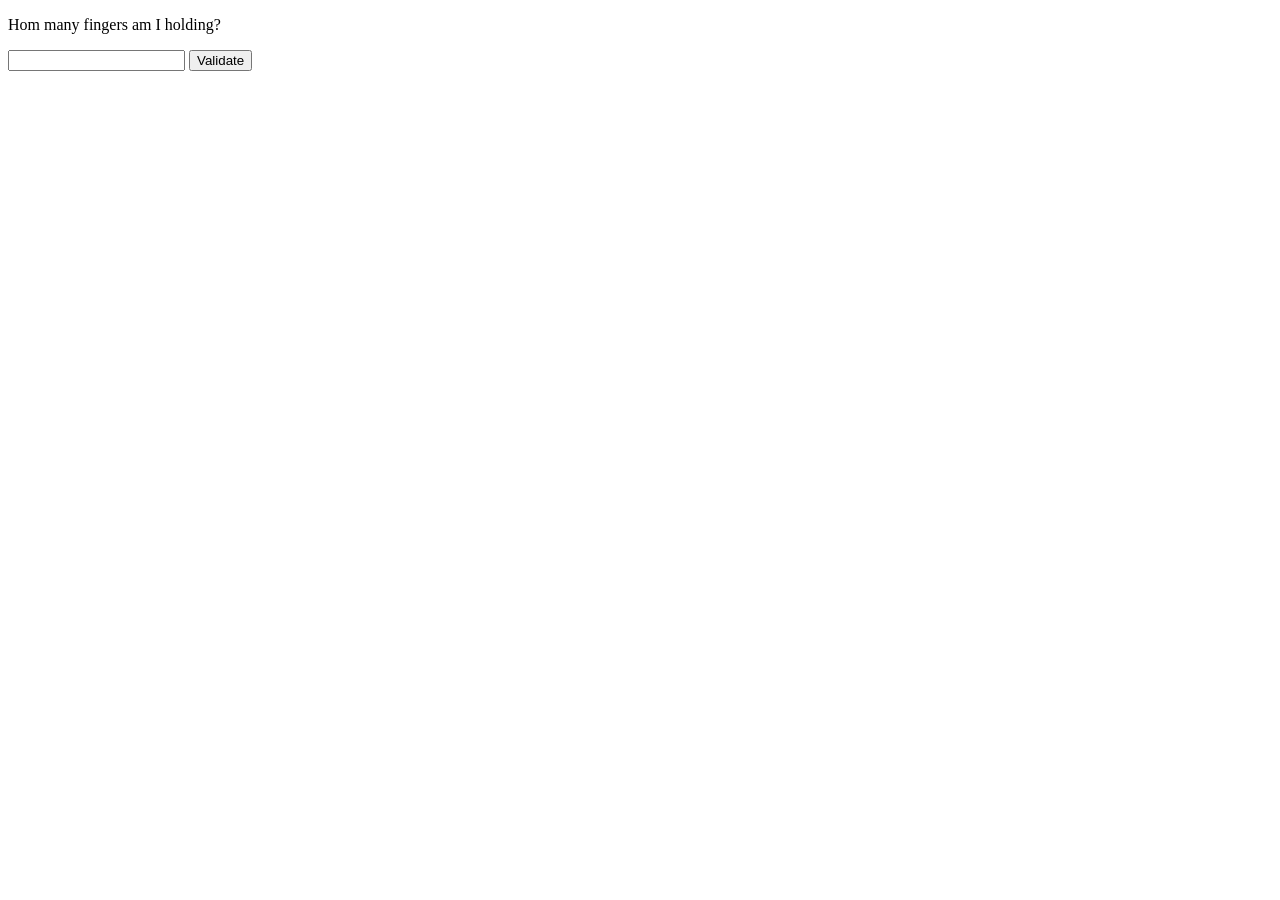
==== index.html @ bf8ffbcf "Create index.html" ====
<!doctype html>
<html>
<head>
	<title>How Many Fingers?</title>

	<meta charset="utf-8" />
	<meta http-equiv="Content-type" content="text/html; charset=utf-8" />
	<meta name="viewport" content="width=device-width, initial-scale=1" />

</head>

<body>

	<p>Hom many fingers am I holding?</p>

	<input id="count" />

	<button id="Check">Validate</button>

	<script type="text/javascript">

		document.getElementById("Check").onclick=function(){


			var x=Math.random();

			x=6*x;

			x=Math.floor(x);

			if(x==document.getElementById("count").value){

				alert("You Guessed it right!");
			} else {
				alert("You Guessed it wrong..!! I was holding up " + x +".");
			}


		}

	</script>

</body>
</html>
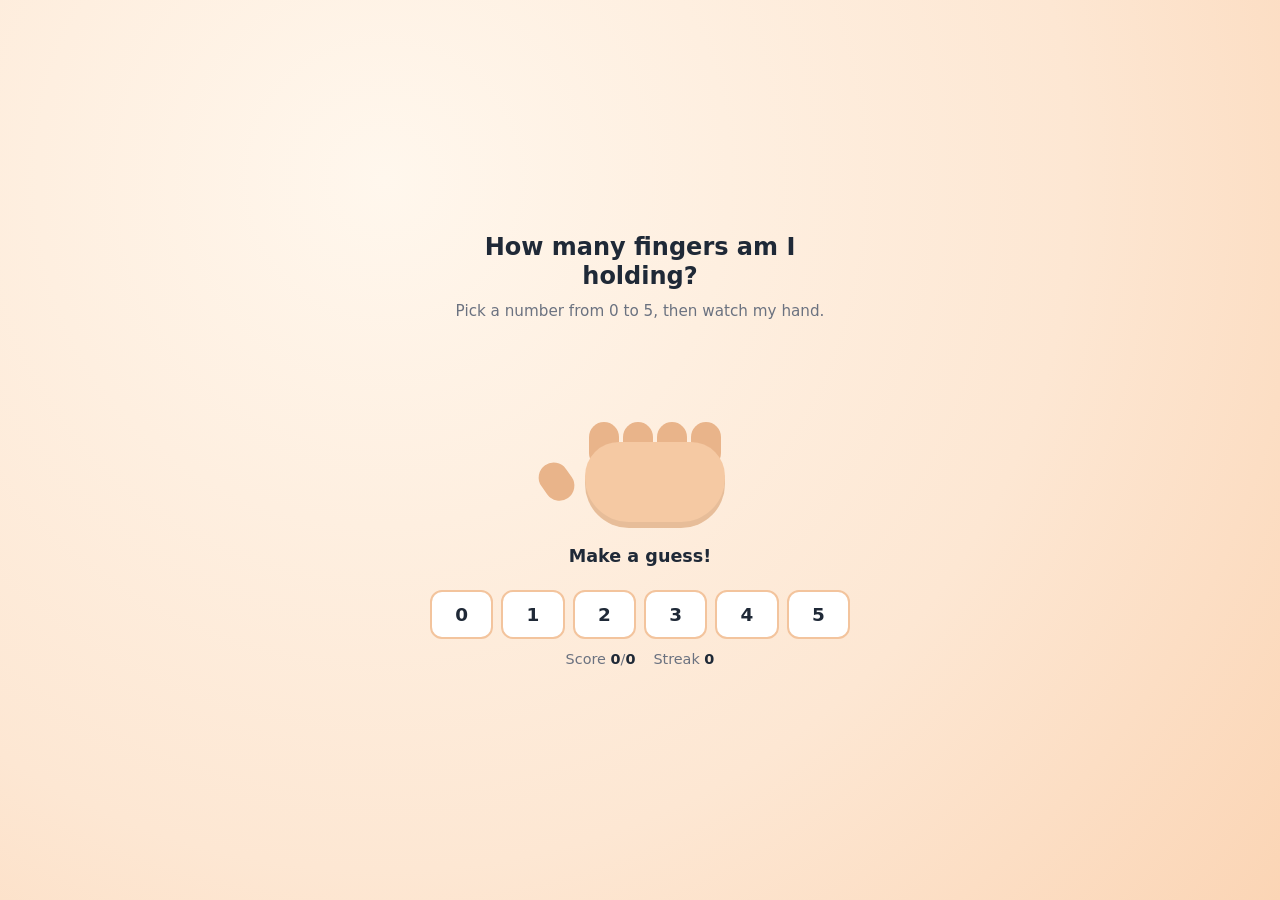
==== commit 6236db1d: "Rebuild the game: buttons, animated hand, countdown and score - Split into index.html, style.css and" ====
--- a/index.html
+++ b/index.html
@@ -1,44 +1,41 @@
 <!doctype html>
-<html>
+<html lang="en">
 <head>
-	<title>How Many Fingers?</title>
+  <meta charset="utf-8" />
+  <meta name="viewport" content="width=device-width, initial-scale=1" />
+  <title>How Many Fingers?</title>
+  <link rel="stylesheet" href="style.css" />
+</head>
+<body>
+  <main class="game">
+    <h1>How many fingers am I holding?</h1>
+    <p class="hint">Pick a number from 0 to 5, then watch my hand.</p>
 
-	<meta charset="utf-8" />
-	<meta http-equiv="Content-type" content="text/html; charset=utf-8" />
-	<meta name="viewport" content="width=device-width, initial-scale=1" />
+    <!-- My "hand": a fist that pumps 3-2-1, then opens to show the answer -->
+    <div class="stage">
+      <div class="hand" id="hand" aria-hidden="true">
+        <span class="finger thumb"></span>
+        <span class="finger"></span>
+        <span class="finger"></span>
+        <span class="finger"></span>
+        <span class="finger"></span>
+        <span class="palm"></span>
+      </div>
+      <!-- Confetti pieces are added here when you guess right -->
+      <div class="confetti" id="confetti" aria-hidden="true"></div>
+    </div>
 
-</head>
+    <p class="result" id="result" role="status" aria-live="polite">Make a guess!</p>
 
-<body>
+    <!-- The guess buttons (0 to 5) are added by script.js -->
+    <div class="choices" id="choices"></div>
 
-	<p>Hom many fingers am I holding?</p>
+    <div class="score">
+      <span>Score <strong id="score">0</strong>/<strong id="rounds">0</strong></span>
+      <span id="streak-box">Streak <strong id="streak">0</strong></span>
+    </div>
+  </main>
 
-	<input id="count" />
-
-	<button id="Check">Validate</button>
-
-	<script type="text/javascript">
-
-		document.getElementById("Check").onclick=function(){
-
-
-			var x=Math.random();
-
-			x=6*x;
-
-			x=Math.floor(x);
-
-			if(x==document.getElementById("count").value){
-
-				alert("You Guessed it right!");
-			} else {
-				alert("You Guessed it wrong..!! I was holding up " + x +".");
-			}
-
-
-		}
-
-	</script>
-
+  <script src="script.js"></script>
 </body>
 </html>
--- a/style.css
+++ b/style.css
@@ -0,0 +1,252 @@
+* {
+  box-sizing: border-box;
+  margin: 0;
+}
+
+body {
+  min-height: 100vh;
+  display: grid;
+  place-items: center;
+  padding: 16px;
+  font-family: system-ui, -apple-system, "Segoe UI", sans-serif;
+  color: #1f2937;
+  background: radial-gradient(circle at 30% 20%, #fff7ed, #fde7d3 60%, #fbd5b5);
+}
+
+.game {
+  width: 100%;
+  max-width: 420px;
+  display: flex;
+  flex-direction: column;
+  align-items: center;
+  gap: 12px;
+  text-align: center;
+}
+
+h1 {
+  font-size: 1.5rem;
+  line-height: 1.2;
+}
+
+.hint {
+  color: #6b7280;
+  font-size: 0.95rem;
+}
+
+/* ---------- The hand ---------- */
+
+.stage {
+  position: relative;
+  margin: 6px 0;
+}
+
+/* Four fingers in a row, the thumb off to the side, all tucked behind the palm */
+.hand {
+  position: relative;
+  width: 190px;
+  height: 190px;
+  transform-origin: 50% 100%;
+}
+
+.palm {
+  position: absolute;
+  z-index: 1;
+  left: 40px;
+  right: 10px;
+  bottom: 0;
+  height: 86px;
+  border-radius: 34px 34px 44px 44px;
+  background: #f5c9a3;
+  box-shadow: inset 0 -6px 0 rgba(0, 0, 0, 0.06);
+}
+
+.finger {
+  position: absolute;
+  bottom: 60px;
+  width: 30px;
+  height: 46px;
+  border-radius: 15px;
+  background: #e9b48a;
+  /* Springy rise: the curve overshoots a little, like a finger flicking up */
+  transition:
+    height 0.45s cubic-bezier(0.34, 1.56, 0.64, 1),
+    background 0.3s ease;
+}
+
+.finger:nth-child(2) { left: 44px; }
+.finger:nth-child(3) { left: 78px; }
+.finger:nth-child(4) { left: 112px; }
+.finger:nth-child(5) { left: 146px; }
+
+/* The thumb sticks out to the left at an angle */
+.finger.thumb {
+  left: 8px;
+  bottom: 30px;
+  height: 40px;
+  transform: rotate(-35deg);
+  transform-origin: bottom center;
+}
+
+/* A raised finger: taller and highlighted */
+.finger.up { height: 96px; background: #f97316; }
+.finger:nth-child(3).up { height: 108px; }
+.finger:nth-child(5).up { height: 80px; }
+.finger.thumb.up { height: 70px; }
+
+/* Fingers come up one after another, not all at once */
+.finger.up:nth-child(2) { transition-delay: 0.07s; }
+.finger.up:nth-child(3) { transition-delay: 0.14s; }
+.finger.up:nth-child(4) { transition-delay: 0.21s; }
+.finger.up:nth-child(5) { transition-delay: 0.28s; }
+
+/* 3-2-1: the fist pumps once per beat (420ms, same as BEAT_MS in script.js) */
+.hand.pumping {
+  animation: pump 0.42s ease-in-out infinite;
+}
+
+@keyframes pump {
+  0%, 100% { transform: translateY(0) rotate(0); }
+  45% { transform: translateY(-22px) rotate(-6deg); }
+}
+
+/* Right guess: a happy hop */
+.hand.celebrate {
+  animation: celebrate 0.6s cubic-bezier(0.34, 1.56, 0.64, 1);
+}
+
+@keyframes celebrate {
+  0% { transform: scale(1); }
+  40% { transform: translateY(-14px) scale(1.08); }
+  100% { transform: scale(1); }
+}
+
+/* Wrong guess: a "nope" wag from side to side */
+.hand.nope {
+  animation: nope 0.5s ease-in-out;
+}
+
+@keyframes nope {
+  0%, 100% { transform: rotate(0); }
+  20% { transform: rotate(-9deg); }
+  40% { transform: rotate(8deg); }
+  60% { transform: rotate(-6deg); }
+  80% { transform: rotate(4deg); }
+}
+
+/* ---------- Confetti ---------- */
+
+.confetti {
+  position: absolute;
+  inset: 0;
+  pointer-events: none;
+}
+
+.confetti span {
+  position: absolute;
+  top: 40%;
+  width: 8px;
+  height: 12px;
+  border-radius: 2px;
+  opacity: 0;
+  animation: burst 1.2s cubic-bezier(0.2, 0.7, 0.4, 1) forwards;
+}
+
+@keyframes burst {
+  0% { opacity: 1; transform: translate(0, 0) rotate(0); }
+  45% { opacity: 1; transform: translate(calc(var(--dx) * 0.7), var(--dy)) rotate(calc(var(--spin) * 0.5)); }
+  100% { opacity: 0; transform: translate(var(--dx), 140px) rotate(var(--spin)); }
+}
+
+/* ---------- Messages, buttons and score ---------- */
+
+.result {
+  min-height: 2rem;
+  font-weight: 600;
+  font-size: 1.1rem;
+  animation: pop 0.3s cubic-bezier(0.34, 1.56, 0.64, 1);
+}
+
+.result.count {
+  font-size: 1.6rem;
+  font-weight: 800;
+  color: #ea580c;
+}
+
+.result.win { color: #15803d; }
+.result.lose { color: #b91c1c; animation: pop 0.3s ease, shake 0.4s ease 0.1s; }
+
+@keyframes pop {
+  from { transform: scale(0.7); opacity: 0; }
+  to { transform: scale(1); opacity: 1; }
+}
+
+@keyframes shake {
+  25% { transform: translateX(-5px); }
+  75% { transform: translateX(5px); }
+}
+
+.choices {
+  display: grid;
+  grid-template-columns: repeat(6, 1fr);
+  gap: 8px;
+  width: 100%;
+}
+
+.choices button {
+  padding: 12px 0;
+  font: inherit;
+  font-size: 1.15rem;
+  font-weight: 700;
+  color: #1f2937;
+  background: #fff;
+  border: 2px solid #f3c49d;
+  border-radius: 12px;
+  cursor: pointer;
+  transition: transform 0.15s ease, background 0.2s ease, border-color 0.2s ease, opacity 0.2s ease;
+}
+
+.choices button:hover { transform: translateY(-2px); border-color: #f97316; }
+.choices button:active { transform: scale(0.94); }
+.choices button:focus-visible { outline: 3px solid #f97316; outline-offset: 2px; }
+
+/* While a round plays: the picked number stays lit, the rest fade back */
+.choices.busy button { cursor: wait; opacity: 0.45; transform: none; }
+.choices.busy button.picked { opacity: 1; border-color: #f97316; background: #fff7ed; }
+.choices button.win { background: #bbf7d0; border-color: #16a34a; opacity: 1; }
+.choices button.lose { background: #fecaca; border-color: #dc2626; opacity: 1; }
+
+.score {
+  display: flex;
+  gap: 18px;
+  font-size: 0.9rem;
+  color: #6b7280;
+}
+
+.score strong {
+  display: inline-block;
+  color: #1f2937;
+}
+
+.score strong.bump {
+  animation: bump 0.4s cubic-bezier(0.34, 1.56, 0.64, 1);
+}
+
+@keyframes bump {
+  50% { transform: scale(1.5); color: #16a34a; }
+}
+
+/* Three right in a row: the streak heats up */
+.score .hot,
+.score .hot strong {
+  color: #ea580c;
+  font-weight: 700;
+}
+
+@media (prefers-reduced-motion: reduce) {
+  *,
+  *::before,
+  *::after {
+    animation: none !important;
+    transition: none !important;
+  }
+}
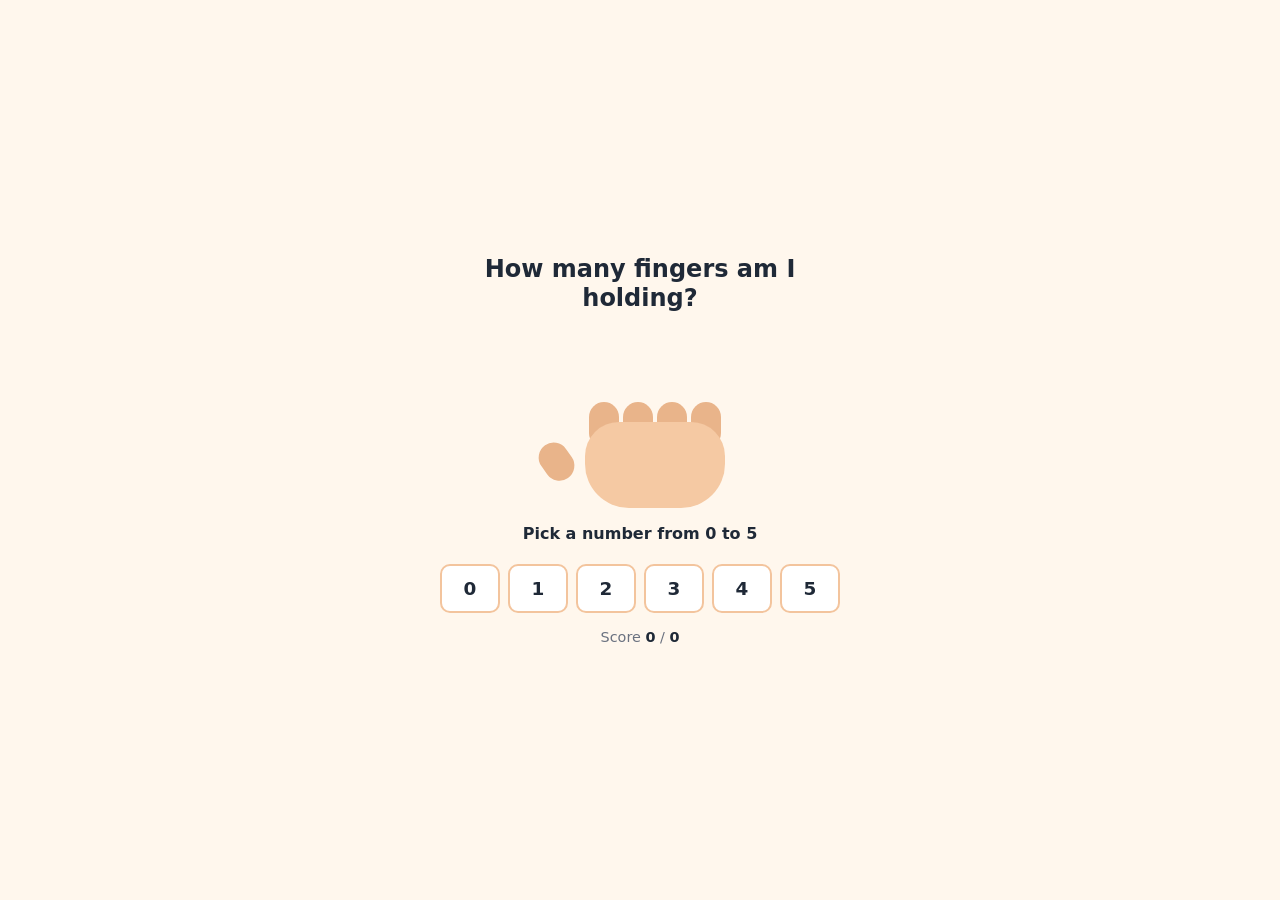
==== commit cc8ef694: "Simplify the game and mark what is original vs new - Drop the countdown, confetti and hand animation" ====
--- a/index.html
+++ b/index.html
@@ -1,41 +1,41 @@
 <!doctype html>
 <html lang="en">
 <head>
+  <!-- ORIGINAL (2018): same title and meta tags -->
+  <title>How Many Fingers?</title>
   <meta charset="utf-8" />
   <meta name="viewport" content="width=device-width, initial-scale=1" />
-  <title>How Many Fingers?</title>
+
+  <!-- NEW: styles moved to their own file -->
   <link rel="stylesheet" href="style.css" />
 </head>
 <body>
   <main class="game">
+    <!-- ORIGINAL (2018): the question (typo "Hom" fixed) -->
     <h1>How many fingers am I holding?</h1>
-    <p class="hint">Pick a number from 0 to 5, then watch my hand.</p>
 
-    <!-- My "hand": a fist that pumps 3-2-1, then opens to show the answer -->
-    <div class="stage">
-      <div class="hand" id="hand" aria-hidden="true">
-        <span class="finger thumb"></span>
-        <span class="finger"></span>
-        <span class="finger"></span>
-        <span class="finger"></span>
-        <span class="finger"></span>
-        <span class="palm"></span>
-      </div>
-      <!-- Confetti pieces are added here when you guess right -->
-      <div class="confetti" id="confetti" aria-hidden="true"></div>
+    <!-- NEW: a hand that shows how many fingers I was holding -->
+    <div class="hand" id="hand" aria-hidden="true">
+      <span class="finger thumb"></span>
+      <span class="finger"></span>
+      <span class="finger"></span>
+      <span class="finger"></span>
+      <span class="finger"></span>
+      <span class="palm"></span>
     </div>
 
-    <p class="result" id="result" role="status" aria-live="polite">Make a guess!</p>
+    <!-- NEW: the answer is written here instead of in an alert() pop-up -->
+    <p class="result" id="result" role="status" aria-live="polite">Pick a number from 0 to 5</p>
 
-    <!-- The guess buttons (0 to 5) are added by script.js -->
+    <!-- NEW: one button per number (made in script.js), instead of
+         ORIGINAL (2018): <input id="count" /> and <button id="Check">Validate</button> -->
     <div class="choices" id="choices"></div>
 
-    <div class="score">
-      <span>Score <strong id="score">0</strong>/<strong id="rounds">0</strong></span>
-      <span id="streak-box">Streak <strong id="streak">0</strong></span>
-    </div>
+    <!-- NEW: a running score -->
+    <p class="score">Score <strong id="score">0</strong> / <strong id="rounds">0</strong></p>
   </main>
 
+  <!-- NEW: the script moved to its own file -->
   <script src="script.js"></script>
 </body>
 </html>
--- a/style.css
+++ b/style.css
@@ -1,3 +1,5 @@
+/* NEW: all of this file. The 2018 version had no styles. */
+
 * {
   box-sizing: border-box;
   margin: 0;
@@ -10,16 +12,16 @@
   padding: 16px;
   font-family: system-ui, -apple-system, "Segoe UI", sans-serif;
   color: #1f2937;
-  background: radial-gradient(circle at 30% 20%, #fff7ed, #fde7d3 60%, #fbd5b5);
+  background: #fff7ed;
 }
 
 .game {
   width: 100%;
-  max-width: 420px;
+  max-width: 400px;
   display: flex;
   flex-direction: column;
   align-items: center;
-  gap: 12px;
+  gap: 16px;
   text-align: center;
 }
 
@@ -28,36 +30,21 @@
   line-height: 1.2;
 }
 
-.hint {
-  color: #6b7280;
-  font-size: 0.95rem;
-}
-
-/* ---------- The hand ---------- */
-
-.stage {
-  position: relative;
-  margin: 6px 0;
-}
-
-/* Four fingers in a row, the thumb off to the side, all tucked behind the palm */
+/* The hand: a palm with four fingers and a thumb. A raised finger is taller and orange. */
 .hand {
   position: relative;
   width: 190px;
-  height: 190px;
-  transform-origin: 50% 100%;
+  height: 180px;
 }
 
 .palm {
   position: absolute;
-  z-index: 1;
   left: 40px;
   right: 10px;
   bottom: 0;
   height: 86px;
   border-radius: 34px 34px 44px 44px;
   background: #f5c9a3;
-  box-shadow: inset 0 -6px 0 rgba(0, 0, 0, 0.06);
 }
 
 .finger {
@@ -67,10 +54,7 @@
   height: 46px;
   border-radius: 15px;
   background: #e9b48a;
-  /* Springy rise: the curve overshoots a little, like a finger flicking up */
-  transition:
-    height 0.45s cubic-bezier(0.34, 1.56, 0.64, 1),
-    background 0.3s ease;
+  transition: height 0.15s ease;
 }
 
 .finger:nth-child(2) { left: 44px; }
@@ -78,7 +62,6 @@
 .finger:nth-child(4) { left: 112px; }
 .finger:nth-child(5) { left: 146px; }
 
-/* The thumb sticks out to the left at an angle */
 .finger.thumb {
   left: 8px;
   bottom: 30px;
@@ -87,104 +70,19 @@
   transform-origin: bottom center;
 }
 
-/* A raised finger: taller and highlighted */
 .finger.up { height: 96px; background: #f97316; }
-.finger:nth-child(3).up { height: 108px; }
-.finger:nth-child(5).up { height: 80px; }
 .finger.thumb.up { height: 70px; }
 
-/* Fingers come up one after another, not all at once */
-.finger.up:nth-child(2) { transition-delay: 0.07s; }
-.finger.up:nth-child(3) { transition-delay: 0.14s; }
-.finger.up:nth-child(4) { transition-delay: 0.21s; }
-.finger.up:nth-child(5) { transition-delay: 0.28s; }
-
-/* 3-2-1: the fist pumps once per beat (420ms, same as BEAT_MS in script.js) */
-.hand.pumping {
-  animation: pump 0.42s ease-in-out infinite;
-}
-
-@keyframes pump {
-  0%, 100% { transform: translateY(0) rotate(0); }
-  45% { transform: translateY(-22px) rotate(-6deg); }
-}
-
-/* Right guess: a happy hop */
-.hand.celebrate {
-  animation: celebrate 0.6s cubic-bezier(0.34, 1.56, 0.64, 1);
-}
-
-@keyframes celebrate {
-  0% { transform: scale(1); }
-  40% { transform: translateY(-14px) scale(1.08); }
-  100% { transform: scale(1); }
-}
-
-/* Wrong guess: a "nope" wag from side to side */
-.hand.nope {
-  animation: nope 0.5s ease-in-out;
-}
-
-@keyframes nope {
-  0%, 100% { transform: rotate(0); }
-  20% { transform: rotate(-9deg); }
-  40% { transform: rotate(8deg); }
-  60% { transform: rotate(-6deg); }
-  80% { transform: rotate(4deg); }
-}
-
-/* ---------- Confetti ---------- */
-
-.confetti {
-  position: absolute;
-  inset: 0;
-  pointer-events: none;
-}
-
-.confetti span {
-  position: absolute;
-  top: 40%;
-  width: 8px;
-  height: 12px;
-  border-radius: 2px;
-  opacity: 0;
-  animation: burst 1.2s cubic-bezier(0.2, 0.7, 0.4, 1) forwards;
-}
-
-@keyframes burst {
-  0% { opacity: 1; transform: translate(0, 0) rotate(0); }
-  45% { opacity: 1; transform: translate(calc(var(--dx) * 0.7), var(--dy)) rotate(calc(var(--spin) * 0.5)); }
-  100% { opacity: 0; transform: translate(var(--dx), 140px) rotate(var(--spin)); }
-}
-
-/* ---------- Messages, buttons and score ---------- */
-
+/* The message under the hand */
 .result {
-  min-height: 2rem;
+  min-height: 1.5em;
   font-weight: 600;
-  font-size: 1.1rem;
-  animation: pop 0.3s cubic-bezier(0.34, 1.56, 0.64, 1);
-}
-
-.result.count {
-  font-size: 1.6rem;
-  font-weight: 800;
-  color: #ea580c;
 }
 
 .result.win { color: #15803d; }
-.result.lose { color: #b91c1c; animation: pop 0.3s ease, shake 0.4s ease 0.1s; }
+.result.lose { color: #b91c1c; }
 
-@keyframes pop {
-  from { transform: scale(0.7); opacity: 0; }
-  to { transform: scale(1); opacity: 1; }
-}
-
-@keyframes shake {
-  25% { transform: translateX(-5px); }
-  75% { transform: translateX(5px); }
-}
-
+/* The six number buttons */
 .choices {
   display: grid;
   grid-template-columns: repeat(6, 1fr);
@@ -200,53 +98,16 @@
   color: #1f2937;
   background: #fff;
   border: 2px solid #f3c49d;
-  border-radius: 12px;
+  border-radius: 10px;
   cursor: pointer;
-  transition: transform 0.15s ease, background 0.2s ease, border-color 0.2s ease, opacity 0.2s ease;
 }
 
-.choices button:hover { transform: translateY(-2px); border-color: #f97316; }
-.choices button:active { transform: scale(0.94); }
+.choices button:hover { border-color: #f97316; }
 .choices button:focus-visible { outline: 3px solid #f97316; outline-offset: 2px; }
 
-/* While a round plays: the picked number stays lit, the rest fade back */
-.choices.busy button { cursor: wait; opacity: 0.45; transform: none; }
-.choices.busy button.picked { opacity: 1; border-color: #f97316; background: #fff7ed; }
-.choices button.win { background: #bbf7d0; border-color: #16a34a; opacity: 1; }
-.choices button.lose { background: #fecaca; border-color: #dc2626; opacity: 1; }
-
 .score {
-  display: flex;
-  gap: 18px;
   font-size: 0.9rem;
   color: #6b7280;
 }
 
-.score strong {
-  display: inline-block;
-  color: #1f2937;
-}
-
-.score strong.bump {
-  animation: bump 0.4s cubic-bezier(0.34, 1.56, 0.64, 1);
-}
-
-@keyframes bump {
-  50% { transform: scale(1.5); color: #16a34a; }
-}
-
-/* Three right in a row: the streak heats up */
-.score .hot,
-.score .hot strong {
-  color: #ea580c;
-  font-weight: 700;
-}
-
-@media (prefers-reduced-motion: reduce) {
-  *,
-  *::before,
-  *::after {
-    animation: none !important;
-    transition: none !important;
-  }
-}
+.score strong { color: #1f2937; }
